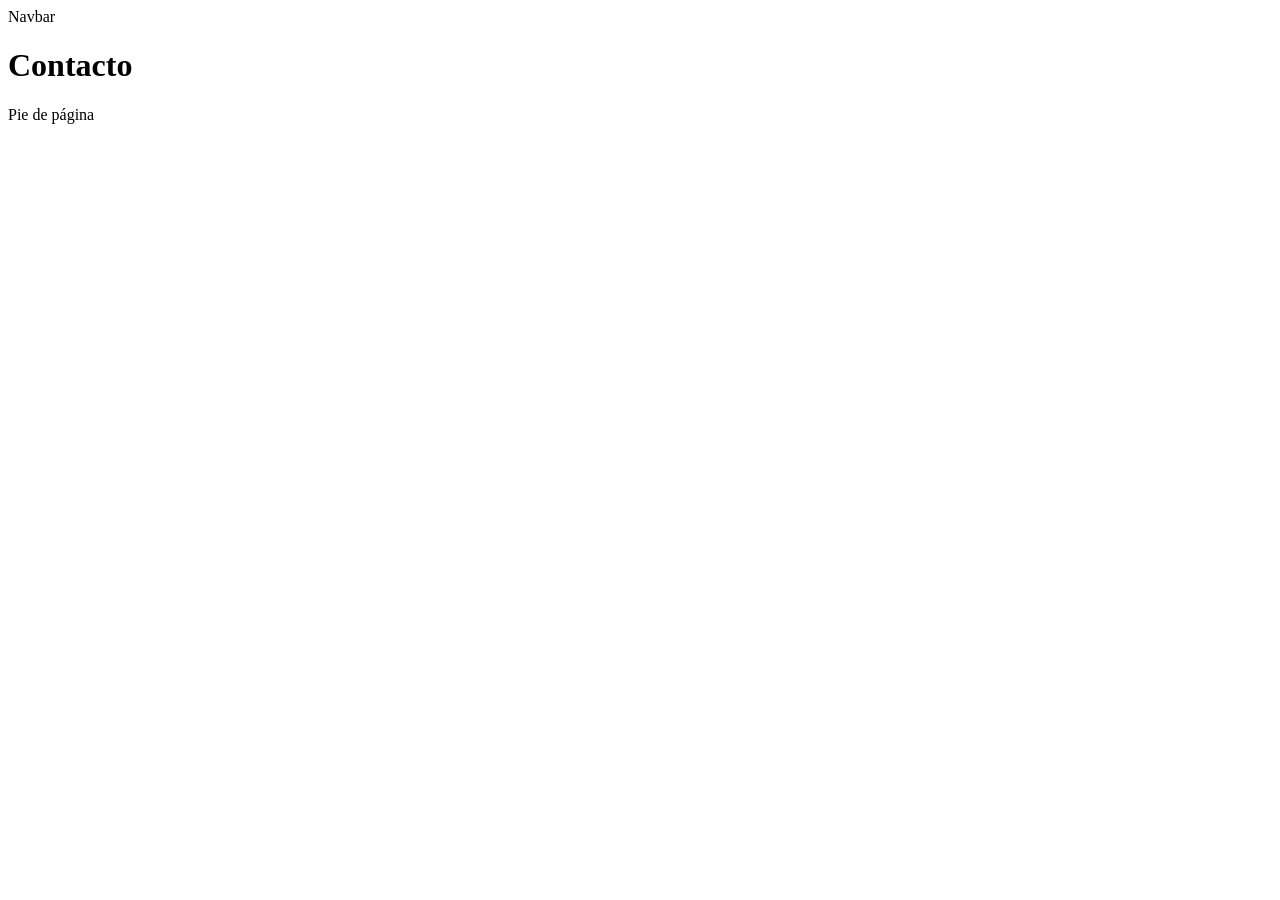
==== contacto.html @ 35fcf3af "Estructura inicial: 7 paginas HTML, CSS externo y Dockerfile" ====
<!DOCTYPE html>
<html lang="es">
<head>
    <meta charset="UTF-8">
    <meta name="viewport" content="width=device-width, initial-scale=1.0">
    <title>Contacto - TechMarket USS</title>
    <link rel="stylesheet" href="css/style.css">
</head>
<body>
    <header>
        <!-- Placeholder para la Navbar -->
        <nav>Navbar</nav>
    </header>
    <main>
        <h1>Contacto</h1>
    </main>
    <footer>
        <!-- Placeholder para el pie de página -->
        <p>Pie de página</p>
    </footer>
</body>
</html>
---- css/style.css ----
/* Estilos principales para TechMarket USS */
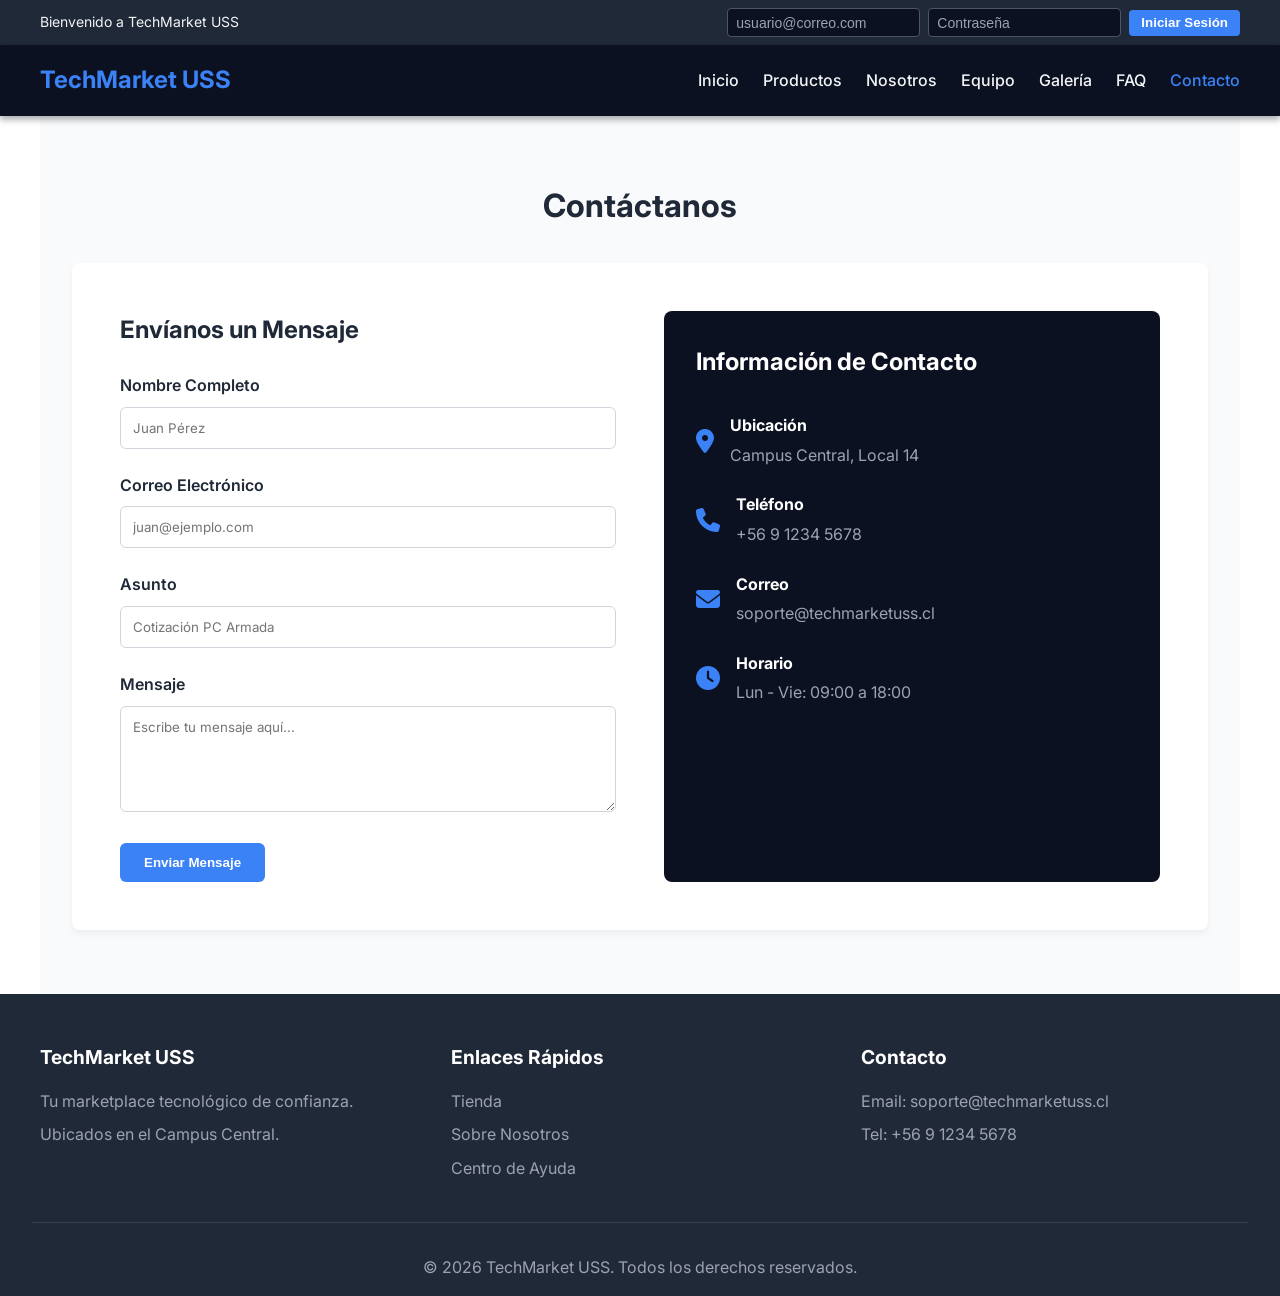
==== commit 7a0bb243: "Fase 1 y 2: Rediseño index, auth simulado, y creacion de 6 paginas internas con Bootstrap" ====
--- a/contacto.html
+++ b/contacto.html
@@ -1,22 +1,191 @@
 <!DOCTYPE html>
 <html lang="es">
 <head>
-    <meta charset="UTF-8">
-    <meta name="viewport" content="width=device-width, initial-scale=1.0">
-    <title>Contacto - TechMarket USS</title>
-    <link rel="stylesheet" href="css/style.css">
+  <meta charset="UTF-8">
+  <meta name="viewport" content="width=device-width, initial-scale=1.0">
+  <title>TechMarket USS | Contacto</title>
+  <link rel="stylesheet" href="css/style.css">
+  <link rel="stylesheet" href="https://cdnjs.cloudflare.com/ajax/libs/font-awesome/6.4.0/css/all.min.css">
+  <style>
+    .contact-wrapper {
+      display: grid;
+      grid-template-columns: 1fr 1fr;
+      gap: 3rem;
+      background-color: var(--color-content-bg);
+      padding: 3rem;
+      border-radius: 0.5rem;
+      box-shadow: 0 4px 6px rgba(0,0,0,0.05);
+    }
+    @media (max-width: 768px) {
+      .contact-wrapper {
+        grid-template-columns: 1fr;
+      }
+    }
+    .form-group {
+      margin-bottom: 1.5rem;
+    }
+    .form-group label {
+      display: block;
+      margin-bottom: 0.5rem;
+      font-weight: 600;
+      color: var(--color-text-dark);
+    }
+    .form-control {
+      width: 100%;
+      padding: 0.75rem;
+      border: 1px solid #d1d5db;
+      border-radius: 0.375rem;
+      font-family: inherit;
+    }
+    .form-control:focus {
+      outline: none;
+      border-color: var(--color-accent);
+      box-shadow: 0 0 0 3px rgba(59, 130, 246, 0.1);
+    }
+    .contact-info {
+      background-color: var(--color-hero-bg);
+      color: #fff;
+      padding: 2rem;
+      border-radius: 0.5rem;
+    }
+    .info-item {
+      display: flex;
+      align-items: center;
+      gap: 1rem;
+      margin-bottom: 1.5rem;
+    }
+    .info-item i {
+      font-size: 1.5rem;
+      color: var(--color-accent);
+    }
+  </style>
 </head>
 <body>
-    <header>
-        <!-- Placeholder para la Navbar -->
-        <nav>Navbar</nav>
-    </header>
-    <main>
-        <h1>Contacto</h1>
-    </main>
-    <footer>
-        <!-- Placeholder para el pie de página -->
-        <p>Pie de página</p>
-    </footer>
+
+  <!-- Top Bar: Login -->
+  <div class="top-bar">
+    <div class="top-bar-content">
+      <span class="top-bar-text">Bienvenido a TechMarket USS</span>
+      <form class="login-form" onsubmit="event.preventDefault(); alert('Inicio de sesión simulado exitoso.');">
+        <input type="email" placeholder="usuario@correo.com" required class="login-input">
+        <input type="password" placeholder="Contraseña" required class="login-input">
+        <button type="submit" class="btn-login">Iniciar Sesión</button>
+      </form>
+    </div>
+  </div>
+
+  <!-- Navegación -->
+  <header class="main-header">
+    <nav class="navbar">
+      <a href="index.html" class="logo">TechMarket USS</a>
+      <ul class="nav-links">
+        <li><a href="index.html">Inicio</a></li>
+        <li><a href="productos.html">Productos</a></li>
+        <li><a href="nosotros.html">Nosotros</a></li>
+        <li><a href="equipo.html">Equipo</a></li>
+        <li><a href="galeria.html">Galería</a></li>
+        <li><a href="faq.html">FAQ</a></li>
+        <li><a href="contacto.html" style="color: var(--color-accent);">Contacto</a></li>
+      </ul>
+    </nav>
+  </header>
+
+  <!-- Contenido Principal -->
+  <main>
+    <section class="section" style="background-color: var(--color-gray-bg);">
+      <h1 class="section-title">Contáctanos</h1>
+      
+      <div class="contact-wrapper">
+        <!-- Formulario -->
+        <div>
+          <h2 style="margin-bottom: 1.5rem;">Envíanos un Mensaje</h2>
+          <form onsubmit="event.preventDefault(); alert('¡Mensaje enviado con éxito!');">
+            <div class="form-group">
+              <label for="name">Nombre Completo</label>
+              <input type="text" id="name" class="form-control" required placeholder="Juan Pérez">
+            </div>
+            <div class="form-group">
+              <label for="email">Correo Electrónico</label>
+              <input type="email" id="email" class="form-control" required placeholder="juan@ejemplo.com">
+            </div>
+            <div class="form-group">
+              <label for="subject">Asunto</label>
+              <input type="text" id="subject" class="form-control" required placeholder="Cotización PC Armada">
+            </div>
+            <div class="form-group">
+              <label for="message">Mensaje</label>
+              <textarea id="message" class="form-control" rows="5" required placeholder="Escribe tu mensaje aquí..."></textarea>
+            </div>
+            <button type="submit" class="btn btn-primary">Enviar Mensaje</button>
+          </form>
+        </div>
+
+        <!-- Info de contacto -->
+        <div class="contact-info">
+          <h2 style="margin-bottom: 2rem; color: #fff;">Información de Contacto</h2>
+          
+          <div class="info-item">
+            <i class="fa-solid fa-location-dot"></i>
+            <div>
+              <h4 style="color: #fff; margin-bottom: 0.25rem;">Ubicación</h4>
+              <p style="color: #9ca3af;">Campus Central, Local 14</p>
+            </div>
+          </div>
+          
+          <div class="info-item">
+            <i class="fa-solid fa-phone"></i>
+            <div>
+              <h4 style="color: #fff; margin-bottom: 0.25rem;">Teléfono</h4>
+              <p style="color: #9ca3af;">+56 9 1234 5678</p>
+            </div>
+          </div>
+
+          <div class="info-item">
+            <i class="fa-solid fa-envelope"></i>
+            <div>
+              <h4 style="color: #fff; margin-bottom: 0.25rem;">Correo</h4>
+              <p style="color: #9ca3af;">soporte@techmarketuss.cl</p>
+            </div>
+          </div>
+
+          <div class="info-item">
+            <i class="fa-solid fa-clock"></i>
+            <div>
+              <h4 style="color: #fff; margin-bottom: 0.25rem;">Horario</h4>
+              <p style="color: #9ca3af;">Lun - Vie: 09:00 a 18:00</p>
+            </div>
+          </div>
+        </div>
+      </div>
+    </section>
+  </main>
+
+  <!-- Footer -->
+  <footer class="main-footer">
+    <div class="footer-content">
+      <div class="footer-section">
+        <h4>TechMarket USS</h4>
+        <p>Tu marketplace tecnológico de confianza.</p>
+        <p>Ubicados en el Campus Central.</p>
+      </div>
+      <div class="footer-section">
+        <h4>Enlaces Rápidos</h4>
+        <ul class="footer-links">
+          <li><a href="productos.html">Tienda</a></li>
+          <li><a href="nosotros.html">Sobre Nosotros</a></li>
+          <li><a href="faq.html">Centro de Ayuda</a></li>
+        </ul>
+      </div>
+      <div class="footer-section">
+        <h4>Contacto</h4>
+        <p>Email: soporte@techmarketuss.cl</p>
+        <p>Tel: +56 9 1234 5678</p>
+      </div>
+    </div>
+    <div class="footer-bottom">
+      <p>&copy; 2026 TechMarket USS. Todos los derechos reservados.</p>
+    </div>
+  </footer>
+
 </body>
 </html>
--- a/css/style.css
+++ b/css/style.css
@@ -1 +1,327 @@
-/* Estilos principales para TechMarket USS */
+@import url('https://fonts.googleapis.com/css2?family=Inter:wght@300;400;600;700&display=swap');
+
+:root {
+  --color-hero-bg: #0b1120;
+  --color-accent: #3b82f6;
+  --color-secondary-btn: #1f2937;
+  --color-content-bg: #ffffff;
+  --color-text-dark: #1f2937;
+  --color-text-light: #f3f4f6;
+  --color-gray-bg: #f9fafb;
+}
+
+* {
+  margin: 0;
+  padding: 0;
+  box-sizing: border-box;
+}
+
+body {
+  font-family: 'Inter', sans-serif;
+  background-color: var(--color-content-bg);
+  color: var(--color-text-dark);
+  line-height: 1.6;
+}
+
+/* Top Bar Login */
+.top-bar {
+  background-color: var(--color-secondary-btn);
+  color: var(--color-text-light);
+  padding: 0.5rem 2rem;
+  font-size: 0.875rem;
+}
+
+.top-bar-content {
+  max-width: 1200px;
+  margin: 0 auto;
+  display: flex;
+  justify-content: space-between;
+  align-items: center;
+  flex-wrap: wrap;
+  gap: 1rem;
+}
+
+.login-form {
+  display: flex;
+  gap: 0.5rem;
+  align-items: center;
+}
+
+.login-input {
+  padding: 0.35rem 0.5rem;
+  border-radius: 0.25rem;
+  border: 1px solid #4b5563;
+  background-color: var(--color-hero-bg);
+  color: var(--color-content-bg);
+  font-size: 0.875rem;
+}
+
+.login-input::placeholder {
+  color: #9ca3af;
+}
+
+.btn-login {
+  background-color: var(--color-accent);
+  color: #fff;
+  border: none;
+  padding: 0.35rem 0.75rem;
+  border-radius: 0.25rem;
+  cursor: pointer;
+  font-weight: 600;
+  transition: background-color 0.3s ease;
+}
+
+.btn-login:hover {
+  background-color: #2563eb;
+}
+
+/* Header & Navbar */
+.main-header {
+  background-color: var(--color-hero-bg);
+  color: var(--color-text-light);
+  padding: 1rem 2rem;
+  position: sticky;
+  top: 0;
+  z-index: 1000;
+  box-shadow: 0 4px 6px rgba(0,0,0,0.3);
+}
+
+.navbar {
+  display: flex;
+  justify-content: space-between;
+  align-items: center;
+  max-width: 1200px;
+  margin: 0 auto;
+}
+
+.logo {
+  font-size: 1.5rem;
+  font-weight: 700;
+  color: var(--color-accent);
+  text-decoration: none;
+}
+
+.nav-links {
+  list-style: none;
+  display: flex;
+  gap: 1.5rem;
+}
+
+.nav-links a {
+  color: var(--color-text-light);
+  text-decoration: none;
+  font-weight: 500;
+  transition: color 0.3s ease;
+}
+
+.nav-links a:hover {
+  color: var(--color-accent);
+}
+
+/* Buttons */
+.btn {
+  display: inline-block;
+  padding: 0.75rem 1.5rem;
+  border-radius: 0.375rem;
+  text-decoration: none;
+  font-weight: 600;
+  transition: background-color 0.3s ease, transform 0.2s ease;
+  cursor: pointer;
+  border: none;
+}
+
+.btn-primary {
+  background-color: var(--color-accent);
+  color: #fff;
+}
+
+.btn-primary:hover {
+  background-color: #2563eb;
+  transform: translateY(-2px);
+}
+
+.btn-secondary {
+  background-color: var(--color-secondary-btn);
+  color: #fff;
+}
+
+.btn-secondary:hover {
+  background-color: #374151;
+  transform: translateY(-2px);
+}
+
+/* Sections */
+.section {
+  padding: 4rem 2rem;
+  max-width: 1200px;
+  margin: 0 auto;
+}
+
+.section-title {
+  text-align: center;
+  font-size: 2rem;
+  margin-bottom: 2rem;
+  color: var(--color-text-dark);
+}
+
+/* Hero Section */
+.hero {
+  background-color: var(--color-hero-bg);
+  color: var(--color-text-light);
+  padding: 6rem 2rem;
+  text-align: center;
+}
+
+.hero-content {
+  max-width: 800px;
+  margin: 0 auto;
+}
+
+.hero h1 {
+  font-size: 3rem;
+  margin-bottom: 1rem;
+}
+
+.hero p {
+  font-size: 1.25rem;
+  margin-bottom: 2rem;
+  color: #9ca3af;
+}
+
+.hero-buttons {
+  display: flex;
+  gap: 1rem;
+  justify-content: center;
+}
+
+/* Categories Section */
+.categories-grid {
+  display: grid;
+  grid-template-columns: repeat(auto-fit, minmax(200px, 1fr));
+  gap: 2rem;
+}
+
+.category-card {
+  background-color: var(--color-gray-bg);
+  padding: 2rem;
+  text-align: center;
+  border-radius: 0.5rem;
+  box-shadow: 0 4px 6px rgba(0,0,0,0.05);
+  transition: transform 0.3s ease;
+}
+
+.category-card:hover {
+  transform: translateY(-5px);
+}
+
+.category-icon {
+  font-size: 2.5rem;
+  margin-bottom: 1rem;
+  color: var(--color-accent);
+}
+
+.category-card h3 {
+  font-size: 1.25rem;
+}
+
+/* Featured Products Grid */
+.products-bg {
+  background-color: var(--color-gray-bg);
+}
+
+.products-grid {
+  display: grid;
+  grid-template-columns: repeat(auto-fit, minmax(300px, 1fr));
+  gap: 2rem;
+}
+
+.product-card {
+  background-color: var(--color-content-bg);
+  border-radius: 0.5rem;
+  overflow: hidden;
+  box-shadow: 0 4px 6px rgba(0,0,0,0.1);
+  display: flex;
+  flex-direction: column;
+}
+
+.product-image {
+  width: 100%;
+  height: 200px;
+  background-color: #e5e7eb;
+  object-fit: contain;
+  padding: 1rem;
+}
+
+.product-info {
+  padding: 1.5rem;
+  display: flex;
+  flex-direction: column;
+  flex-grow: 1;
+}
+
+.product-info h3 {
+  font-size: 1.25rem;
+  margin-bottom: 0.5rem;
+}
+
+.product-price {
+  font-size: 1.5rem;
+  font-weight: 700;
+  color: var(--color-accent);
+  margin-bottom: 1rem;
+}
+
+.product-info .btn {
+  margin-top: auto;
+  text-align: center;
+}
+
+/* Footer */
+.main-footer {
+  background-color: var(--color-secondary-btn);
+  color: #9ca3af;
+  padding: 3rem 2rem 1rem;
+}
+
+.footer-content {
+  max-width: 1200px;
+  margin: 0 auto;
+  display: grid;
+  grid-template-columns: repeat(auto-fit, minmax(250px, 1fr));
+  gap: 2rem;
+  margin-bottom: 2rem;
+}
+
+.footer-section h4 {
+  color: #fff;
+  margin-bottom: 1rem;
+  font-size: 1.2rem;
+}
+
+.footer-section p {
+  margin-bottom: 0.5rem;
+}
+
+.footer-links {
+  list-style: none;
+}
+
+.footer-links li {
+  margin-bottom: 0.5rem;
+}
+
+.footer-links a {
+  color: #9ca3af;
+  text-decoration: none;
+  transition: color 0.3s;
+}
+
+.footer-links a:hover {
+  color: var(--color-accent);
+}
+
+.footer-bottom {
+  text-align: center;
+  padding-top: 2rem;
+  border-top: 1px solid #374151;
+}
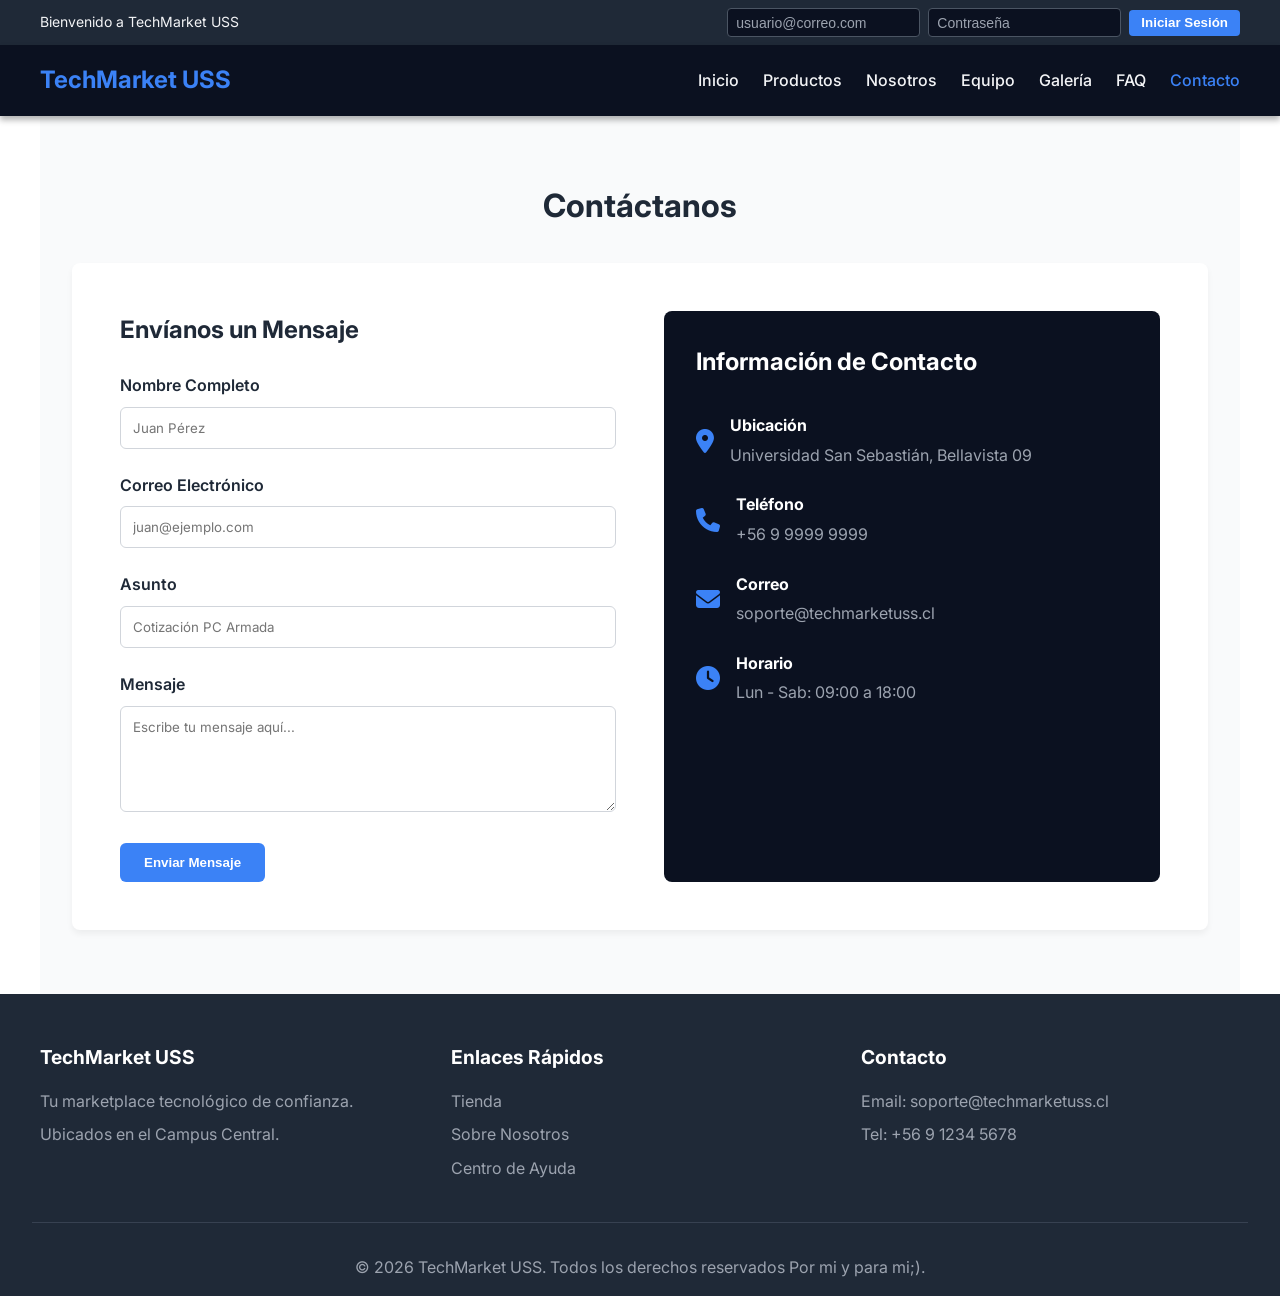
==== commit 94ad9e6d: "Transferencia de la leyenda a equipo; nosotros reorientado a la tienda" ====
--- a/contacto.html
+++ b/contacto.html
@@ -1,5 +1,6 @@
 <!DOCTYPE html>
 <html lang="es">
+
 <head>
   <meta charset="UTF-8">
   <meta name="viewport" content="width=device-width, initial-scale=1.0">
@@ -14,22 +15,26 @@
       background-color: var(--color-content-bg);
       padding: 3rem;
       border-radius: 0.5rem;
-      box-shadow: 0 4px 6px rgba(0,0,0,0.05);
-    }
+      box-shadow: 0 4px 6px rgba(0, 0, 0, 0.05);
+    }
+
     @media (max-width: 768px) {
       .contact-wrapper {
         grid-template-columns: 1fr;
       }
     }
+
     .form-group {
       margin-bottom: 1.5rem;
     }
+
     .form-group label {
       display: block;
       margin-bottom: 0.5rem;
       font-weight: 600;
       color: var(--color-text-dark);
     }
+
     .form-control {
       width: 100%;
       padding: 0.75rem;
@@ -37,29 +42,34 @@
       border-radius: 0.375rem;
       font-family: inherit;
     }
+
     .form-control:focus {
       outline: none;
       border-color: var(--color-accent);
       box-shadow: 0 0 0 3px rgba(59, 130, 246, 0.1);
     }
+
     .contact-info {
       background-color: var(--color-hero-bg);
       color: #fff;
       padding: 2rem;
       border-radius: 0.5rem;
     }
+
     .info-item {
       display: flex;
       align-items: center;
       gap: 1rem;
       margin-bottom: 1.5rem;
     }
+
     .info-item i {
       font-size: 1.5rem;
       color: var(--color-accent);
     }
   </style>
 </head>
+
 <body>
 
   <!-- Top Bar: Login -->
@@ -94,7 +104,7 @@
   <main>
     <section class="section" style="background-color: var(--color-gray-bg);">
       <h1 class="section-title">Contáctanos</h1>
-      
+
       <div class="contact-wrapper">
         <!-- Formulario -->
         <div>
@@ -114,7 +124,8 @@
             </div>
             <div class="form-group">
               <label for="message">Mensaje</label>
-              <textarea id="message" class="form-control" rows="5" required placeholder="Escribe tu mensaje aquí..."></textarea>
+              <textarea id="message" class="form-control" rows="5" required
+                placeholder="Escribe tu mensaje aquí..."></textarea>
             </div>
             <button type="submit" class="btn btn-primary">Enviar Mensaje</button>
           </form>
@@ -123,20 +134,20 @@
         <!-- Info de contacto -->
         <div class="contact-info">
           <h2 style="margin-bottom: 2rem; color: #fff;">Información de Contacto</h2>
-          
+
           <div class="info-item">
             <i class="fa-solid fa-location-dot"></i>
             <div>
               <h4 style="color: #fff; margin-bottom: 0.25rem;">Ubicación</h4>
-              <p style="color: #9ca3af;">Campus Central, Local 14</p>
-            </div>
-          </div>
-          
+              <p style="color: #9ca3af;">Universidad San Sebastián, Bellavista 09</p>
+            </div>
+          </div>
+
           <div class="info-item">
             <i class="fa-solid fa-phone"></i>
             <div>
               <h4 style="color: #fff; margin-bottom: 0.25rem;">Teléfono</h4>
-              <p style="color: #9ca3af;">+56 9 1234 5678</p>
+              <p style="color: #9ca3af;">+56 9 9999 9999</p>
             </div>
           </div>
 
@@ -152,7 +163,7 @@
             <i class="fa-solid fa-clock"></i>
             <div>
               <h4 style="color: #fff; margin-bottom: 0.25rem;">Horario</h4>
-              <p style="color: #9ca3af;">Lun - Vie: 09:00 a 18:00</p>
+              <p style="color: #9ca3af;">Lun - Sab: 09:00 a 18:00</p>
             </div>
           </div>
         </div>
@@ -183,9 +194,10 @@
       </div>
     </div>
     <div class="footer-bottom">
-      <p>&copy; 2026 TechMarket USS. Todos los derechos reservados.</p>
+      <p>&copy; 2026 TechMarket USS. Todos los derechos reservados Por mi y para mi;).</p>
     </div>
   </footer>
 
 </body>
-</html>
+
+</html>
--- a/css/style.css
+++ b/css/style.css
@@ -276,6 +276,120 @@
   text-align: center;
 }
 
+/* ----------------------------------------------------
+  ESTILOS ESPECÍFICOS PARA LA PÁGINA "NOSOTROS" 
+------------------------------------------------------- */
+
+/* Introducción Equipo */
+.introduccion-equipo {
+  text-align: center;
+  max-width: 800px;
+  margin: 0 auto;
+}
+
+.introduccion-equipo h1 {
+  font-size: 2.5rem;
+  color: var(--color-text-dark);
+  margin-bottom: 1rem;
+}
+
+/* La Leyenda */
+.seccion-leyenda {
+  background-color: var(--color-hero-bg);
+  color: var(--color-text-light);
+  padding: 5rem 2rem;
+  text-align: center;
+}
+
+.leyenda-content {
+  max-width: 900px;
+  margin: 0 auto 3rem;
+}
+
+.seccion-leyenda h2 {
+  color: var(--color-accent);
+  font-size: 2.25rem;
+  margin-bottom: 1.5rem;
+}
+
+.texto-leyenda {
+  font-size: 1.15rem;
+  line-height: 1.8;
+  color: #d1d5db;
+  margin-bottom: 2rem;
+}
+
+.texto-destacado {
+  color: var(--color-accent);
+  font-weight: 700;
+}
+
+.cita-leyenda {
+  font-size: 1.25rem;
+  font-style: italic;
+  border-left: 4px solid var(--color-accent);
+  padding-left: 1.5rem;
+  color: #f3f4f6;
+  margin: 2rem auto;
+  max-width: 700px;
+  text-align: left;
+}
+
+/* Efecto de Avatares (.grupo-visual) */
+.grupo-visual {
+  display: flex;
+  justify-content: center;
+  align-items: center;
+  margin-top: 2rem;
+}
+
+.grupo-visual .avatar-placeholder {
+  width: 80px;
+  height: 80px;
+  border-radius: 50%;
+  background-color: var(--color-gray-bg);
+  border: 3px solid var(--color-hero-bg);
+  box-shadow: 0 4px 6px rgba(0,0,0,0.3);
+  margin-left: -20px;
+  transition: transform 0.3s ease, z-index 0.3s ease, border-color 0.3s ease;
+  z-index: 1;
+  display: flex;
+  align-items: center;
+  justify-content: center;
+  font-size: 2rem;
+  color: #9ca3af;
+}
+
+.grupo-visual .avatar-placeholder:first-child {
+  margin-left: 0;
+}
+
+.grupo-visual .avatar-placeholder:hover {
+  transform: translateY(-10px) scale(1.1);
+  z-index: 10;
+  border-color: var(--color-accent);
+  color: var(--color-accent);
+}
+
+/* Tarjetas de Miembros estilo Product Card */
+.member-card {
+  text-align: center;
+}
+
+.member-card .product-image-placeholder {
+  border-radius: 50%;
+  width: 150px;
+  height: 150px;
+  margin: 2rem auto 1rem;
+  background-color: var(--color-gray-bg);
+  border: 4px solid var(--color-gray-bg);
+  display: flex;
+  align-items: center;
+  justify-content: center;
+  font-size: 4rem;
+  color: #9ca3af;
+}
+
 /* Footer */
 .main-footer {
   background-color: var(--color-secondary-btn);
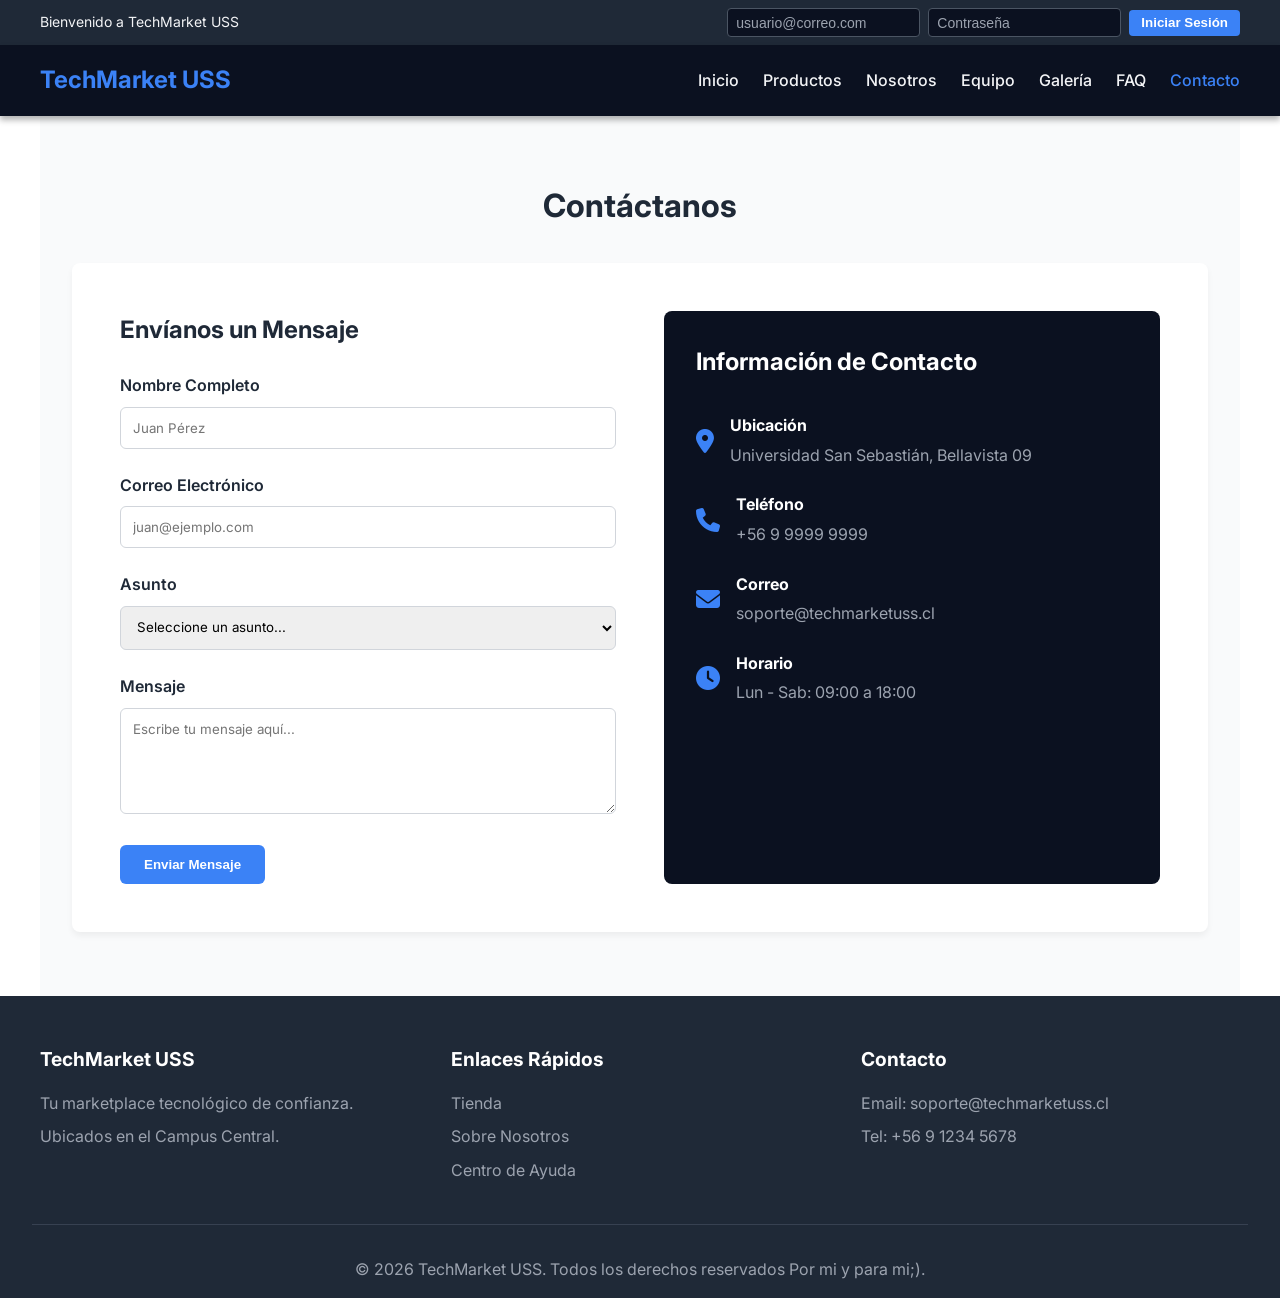
==== commit 09e781e3: "Fix final: Incorporacion formal de Breadcrumbs, Alertas, Badges, Tablas y Selectores segun README" ====
--- a/contacto.html
+++ b/contacto.html
@@ -120,7 +120,14 @@
             </div>
             <div class="form-group">
               <label for="subject">Asunto</label>
-              <input type="text" id="subject" class="form-control" required placeholder="Cotización PC Armada">
+              <select id="subject" class="form-control" required style="cursor: pointer;">
+                <option value="" disabled selected hidden>Seleccione un asunto...</option>
+                <option value="cotizacion">Cotización PC Armada</option>
+                <option value="soporte">Soporte Técnico</option>
+                <option value="garantia">Garantía / Devolución</option>
+                <option value="postulacion">Postulación Proveedor</option>
+                <option value="otros">Otros</option>
+              </select>
             </div>
             <div class="form-group">
               <label for="message">Mensaje</label>
